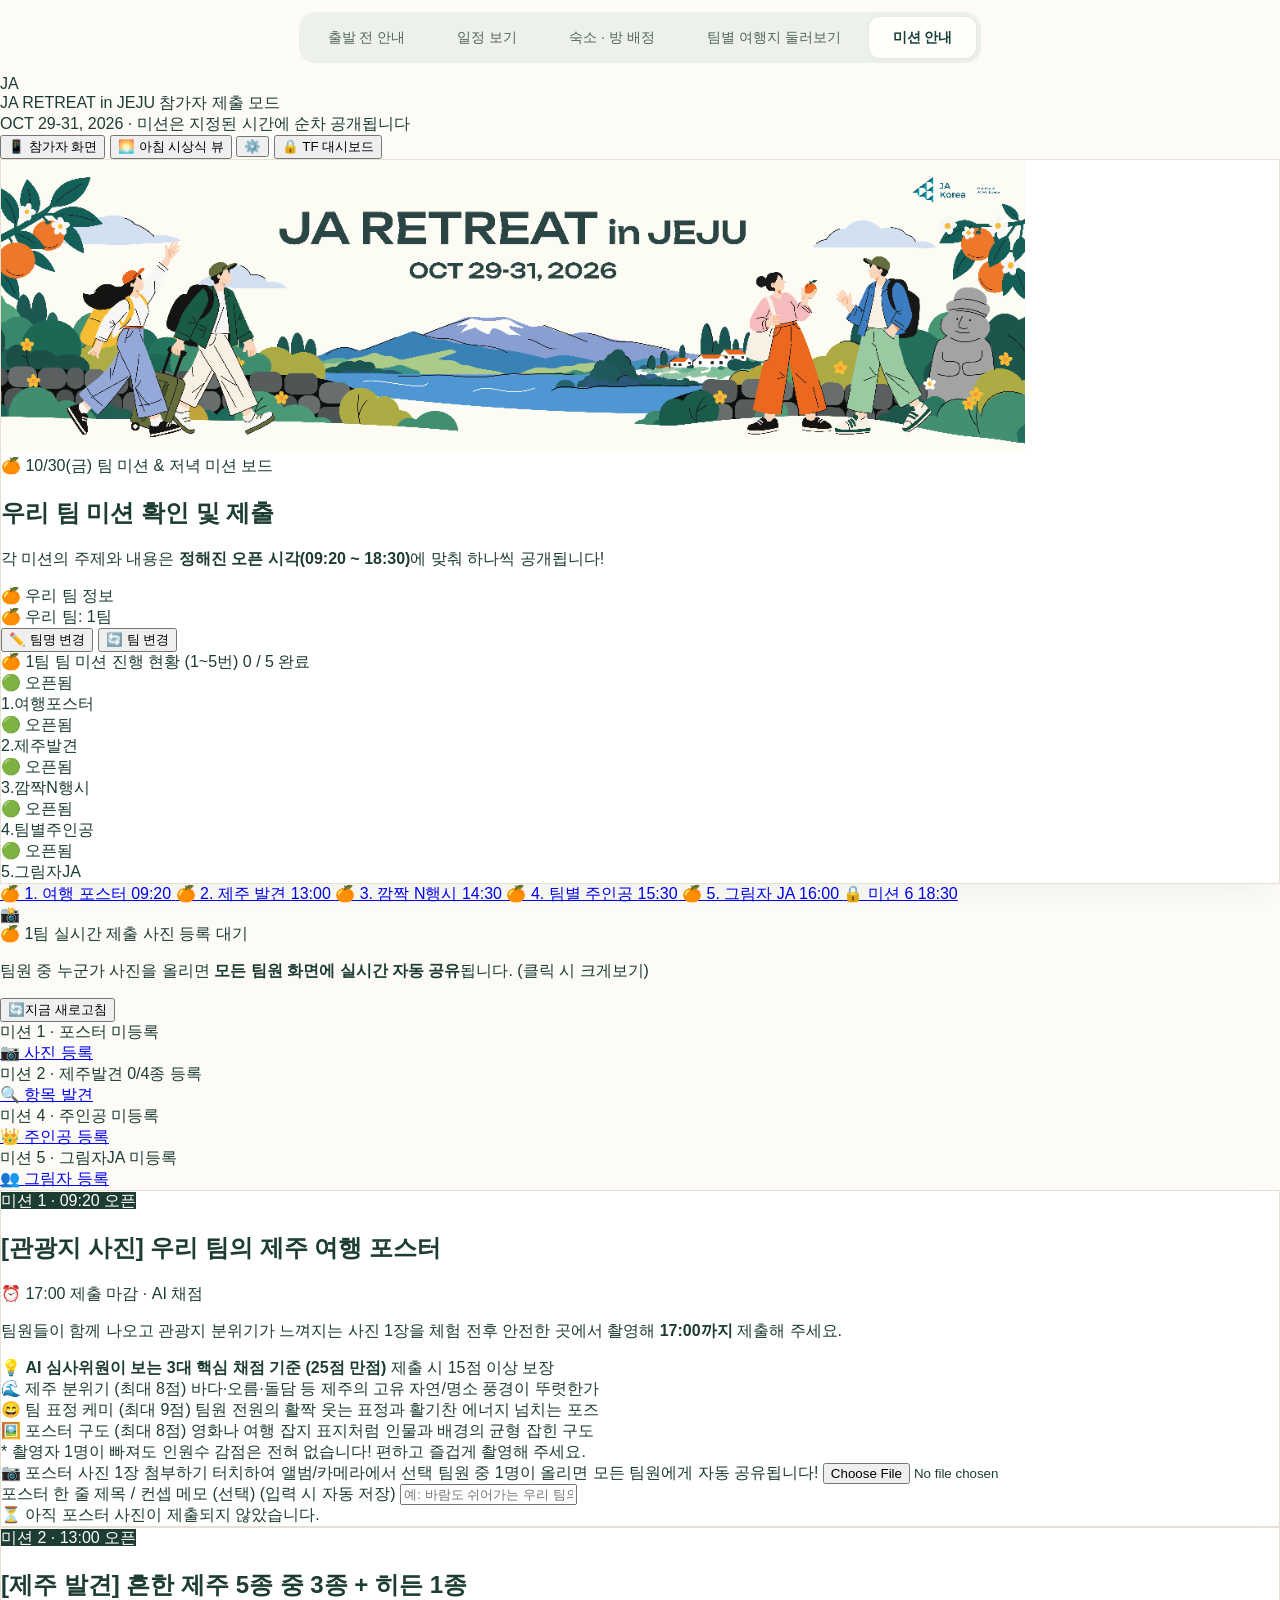
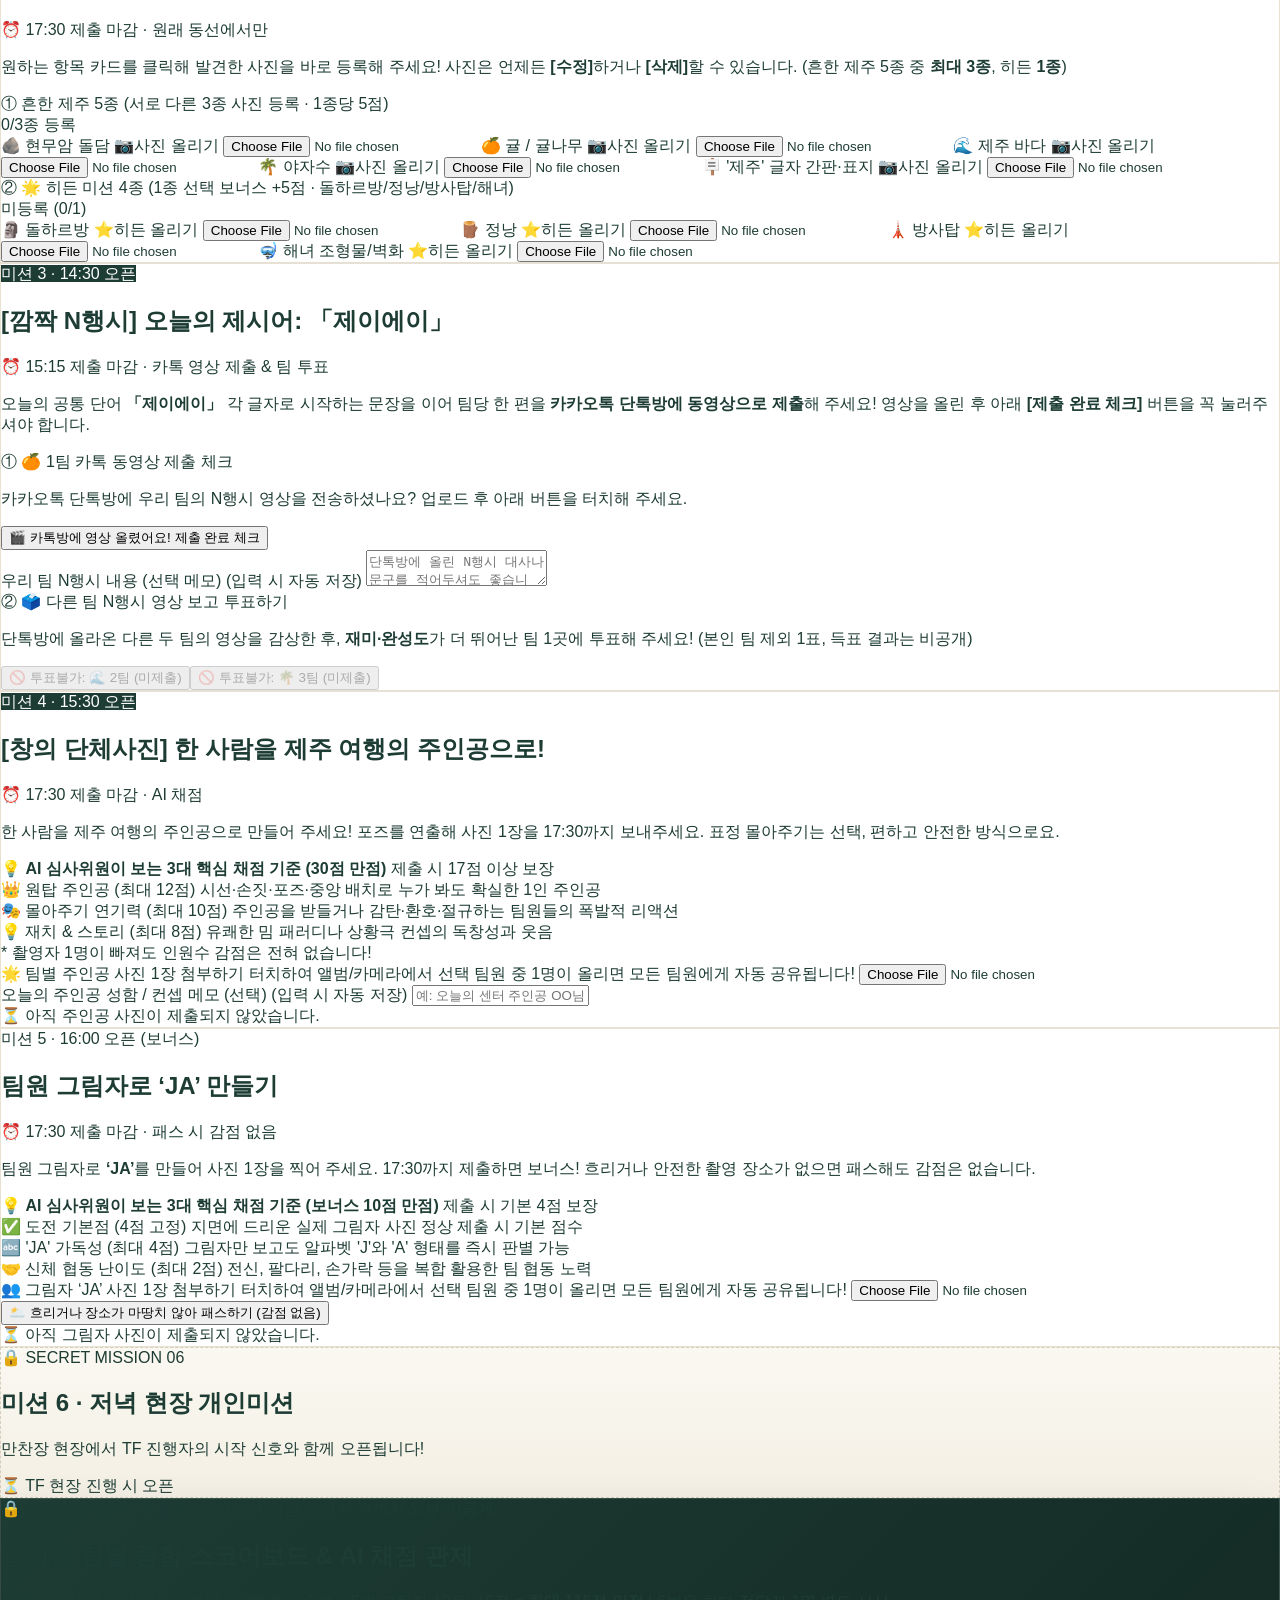
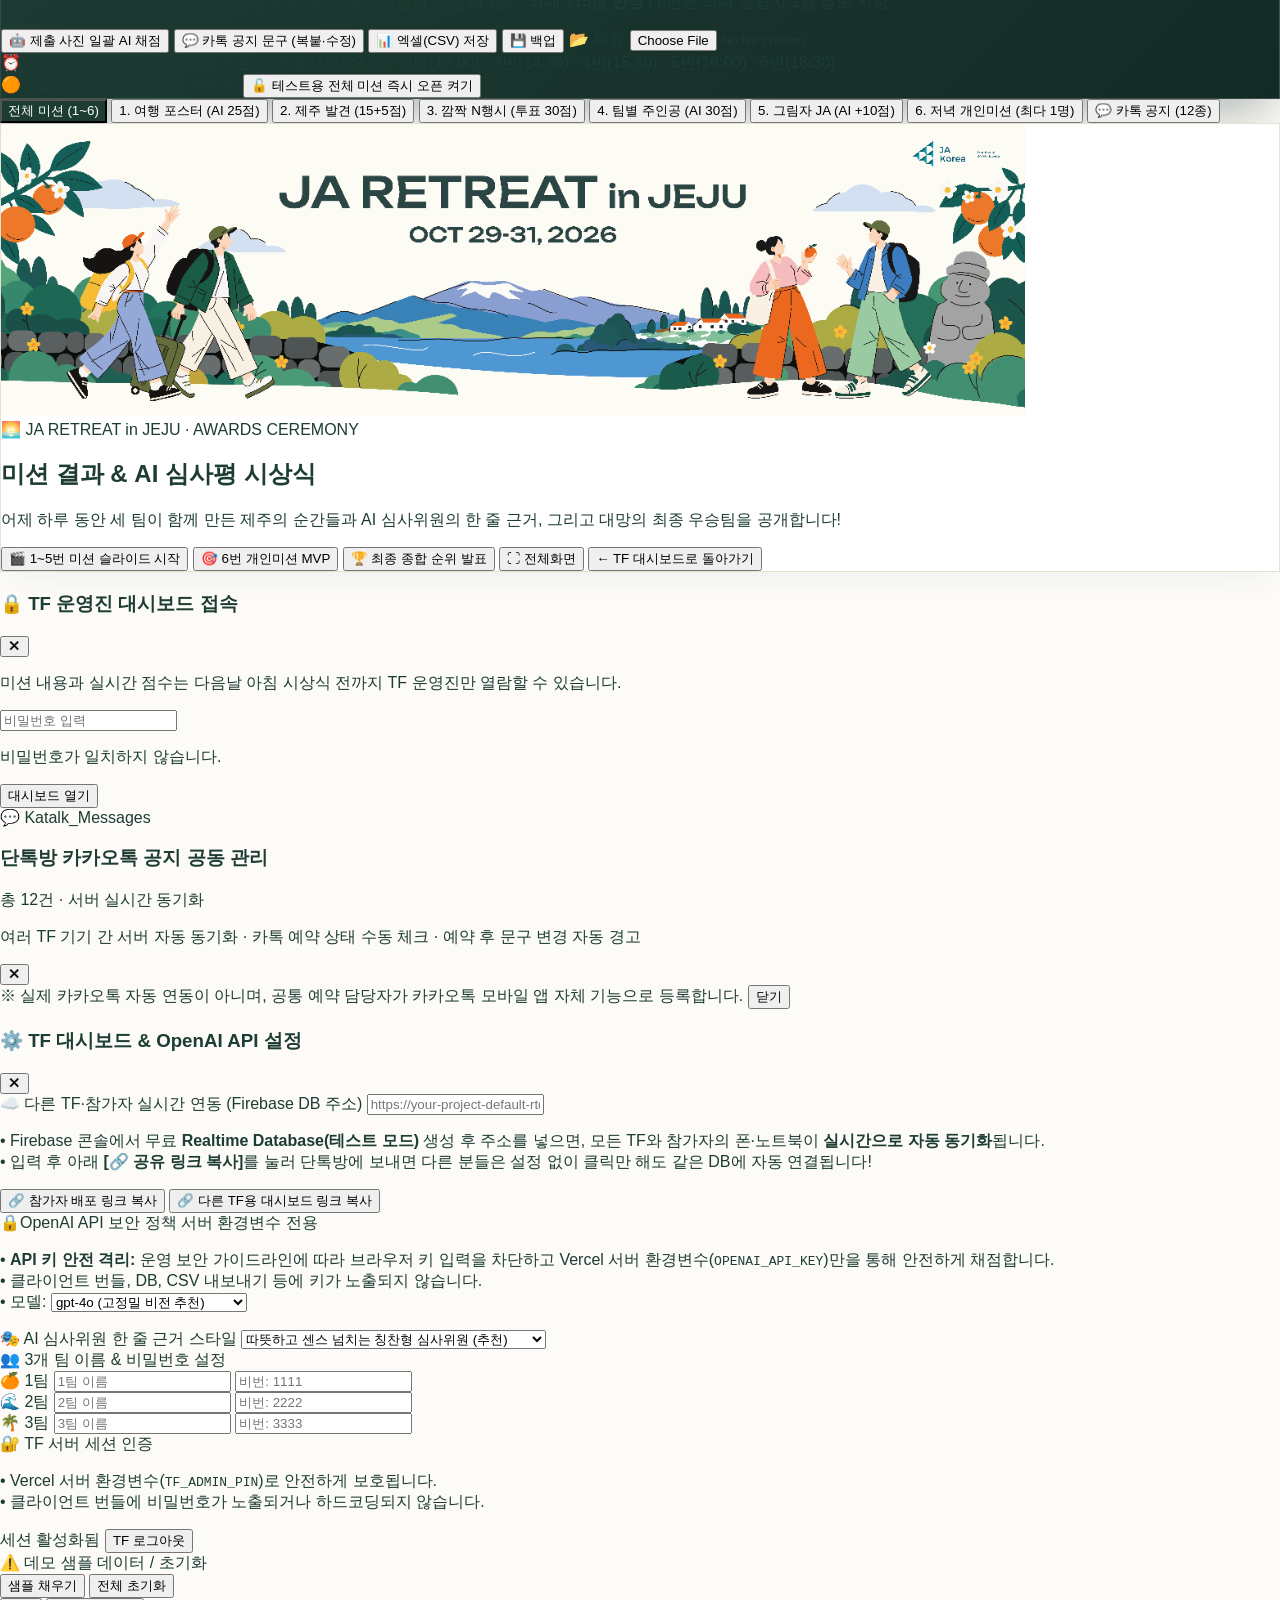
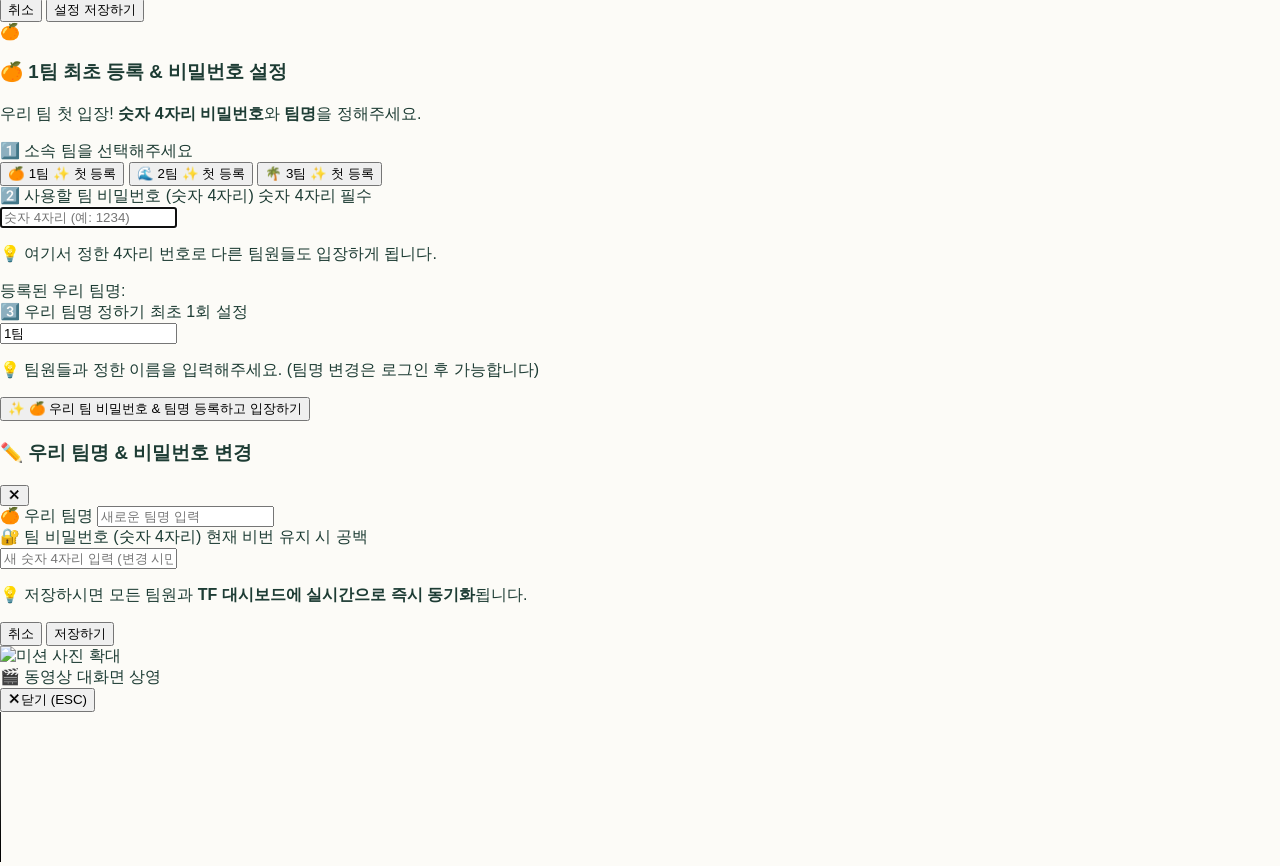
==== mission.html @ 5a2e6eee "Auto-restore Korean text fallback for any question-mark corrupted reviews or team names" ====
<!DOCTYPE html>
<html lang="ko" class="scroll-smooth">
<head>
  <meta charset="UTF-8" />
  <meta name="viewport" content="width=device-width, initial-scale=1.0, maximum-scale=1.0, user-scalable=no, viewport-fit=cover" />
  <title>JA RETREAT in JEJU (OCT 29-31, 2026) | 제주 워크숍 미션 보드</title>

  <meta name="description" content="JA RETREAT in JEJU (OCT 29-31, 2026) 미션 제출 및 AI 채점 보드" />
  <meta property="og:title" content="JA RETREAT in JEJU | 미션 보드" />
  <meta property="og:image" content="assets/images/jeju_retreat_banner.png" />
  <link rel="icon" type="image/png" href="assets/images/favicon.png" />
  <link rel="shortcut icon" href="favicon.ico" />

  <!-- Tailwind CSS CDN -->
  <script src="https://cdn.tailwindcss.com"></script>
  <script>
    tailwind.config = {
      theme: {
        extend: {
          colors: {
            retreat: {
              ivory: '#FCFBF7',
              cream: '#F5F2E8',
              sand: '#E6E1D3',
              forest: '#1D3C34',
              'forest-dark': '#142B25',
              'forest-light': '#E9F0EC',
              meadow: '#789D4A',
              tangerine: '#F27A24',
              'tangerine-light': '#FFF3E8',
              halla: '#2A6F97',
              stone: '#4A5255'
            }
          },
          fontFamily: {
            sans: ['Pretendard', '-apple-system', 'BlinkMacSystemFont', 'Segoe UI', 'Roboto', 'sans-serif']
          }
        }
      }
    }
  </script>

  <!-- Pretendard Font -->
  <link rel="stylesheet" as="style" crossorigin href="https://cdn.jsdelivr.net/gh/orioncactus/pretendard@v1.3.9/dist/web/static/pretendard.min.css" />
  <link rel="stylesheet" href="css/style.css" />

  <style>
    body {
      background-color: #FCFBF7;
      color: #1D3C34;
    }
    .retreat-card {
      background: #FFFFFF;
      border: 1.5px solid #E6E1D3;
      box-shadow: 0 12px 30px -10px rgba(29, 60, 52, 0.07);
    }
    .retreat-card-locked {
      background: linear-gradient(180deg, #FAF8F1 0%, #F3EFE4 100%);
      border: 1.5px dashed #D5CEBC;
    }
    .retreat-card-dark {
      background: linear-gradient(135deg, #1D3C34 0%, #142B25 100%);
      border: 1px solid rgba(255, 255, 255, 0.14);
      box-shadow: 0 24px 48px -12px rgba(20, 43, 37, 0.35);
    }
    .tab-active {
      background: #1D3C34;
      color: #ffffff;
      box-shadow: 0 6px 16px -3px rgba(29, 60, 52, 0.3);
    }
    .mission-num-badge {
      background: #1D3C34;
      color: #FFFFFF;
    }
    .tangerine-badge {
      background: #F27A24;
      color: #FFFFFF;
    }
    .winner-glow {
      box-shadow: 0 0 0 2px #F27A24, 0 12px 30px -6px rgba(242, 122, 36, 0.28);
      background: linear-gradient(135deg, #FFFDF9 0%, #FFF3E8 100%);
    }
    .custom-scrollbar::-webkit-scrollbar {
      height: 6px;
      width: 6px;
    }
    .custom-scrollbar::-webkit-scrollbar-thumb {
      background: #D5CEBC;
      border-radius: 9999px;
    }

    /* Shared retreat guide navigation: visual parity with the guide website. */
    .retreat-site-navigation { display: flex; justify-content: center; padding: 12px 20px; }
    .retreat-site-navigation-tabs { display: flex; align-items: center; gap: 4px; max-width: 100%; padding: 5px; background: #edf1eb; border-radius: 16px; }
    .retreat-site-navigation-link { display: inline-flex; align-items: center; justify-content: center; flex: 0 0 auto; padding: 10px 24px; border-radius: 11px; color: #53665d; font-size: 14px; font-weight: 500; line-height: 1.5; white-space: nowrap; text-decoration: none; transition: background-color .15s, color .15s; }
    .retreat-site-navigation-link:hover { background: rgba(255, 254, 251, .65); color: #183f3a; }
    .retreat-site-navigation-link[aria-current="page"] { background: #fffefb; color: #183f3a; font-weight: 700; box-shadow: 0 2px 6px rgba(24, 63, 58, .045), 0 0 0 1px rgba(24, 63, 58, .02); }
    .retreat-site-navigation-link:focus-visible { outline: 3px solid #789d4a; outline-offset: 2px; }
    #mission-content { scroll-margin-top: 150px; }
    @media (max-width: 640px) {
      .retreat-site-navigation { padding: 8px 12px; }
      .retreat-site-navigation-tabs { width: 100%; overflow-x: auto; overscroll-behavior-x: contain; scrollbar-width: thin; }
      .retreat-site-navigation-link { padding: 9px 12px; font-size: 12px; }
      #mission-content { scroll-margin-top: 140px; }
    }
  </style>
</head>
<body class="relative bg-[#FCFBF7] min-h-screen text-[#1D3C34] antialiased selection:bg-[#F27A24] selection:text-white w-full overflow-x-hidden pb-24">

  <!-- Top Sticky Header -->
  <header class="sticky top-0 z-40 bg-[#FCFBF7]/95 backdrop-blur-md border-b border-[#E6E1D3] w-full">
    <nav class="retreat-site-navigation" aria-label="리트릿 페이지 이동">
      <div class="retreat-site-navigation-tabs">
        <a class="retreat-site-navigation-link" href="https://jeju-retreat-guide-2026.ja-korea-5421.chatgpt.site/board.html?view=departure" target="_blank" rel="noopener noreferrer" aria-label="출발 전 안내 (새 탭)">출발 전 안내</a>
        <a class="retreat-site-navigation-link" href="https://jeju-retreat-guide-2026.ja-korea-5421.chatgpt.site/schedule.html?audience=board" target="_blank" rel="noopener noreferrer" aria-label="일정 보기 (새 탭)">일정 보기</a>
        <a class="retreat-site-navigation-link" href="https://jeju-retreat-guide-2026.ja-korea-5421.chatgpt.site/rooms.html?audience=board" target="_blank" rel="noopener noreferrer" aria-label="숙소 · 방 배정 (새 탭)">숙소 · 방 배정</a>
        <a class="retreat-site-navigation-link" href="https://jeju-retreat-guide-2026.ja-korea-5421.chatgpt.site/places.html?audience=board" target="_blank" rel="noopener noreferrer" aria-label="팀별 여행지 둘러보기 (새 탭)">팀별 여행지 둘러보기</a>
        <a class="retreat-site-navigation-link" href="#mission-content" aria-current="page">미션 안내</a>
      </div>
    </nav>

    <div class="max-w-5xl mx-auto px-3 sm:px-6 h-14 sm:h-16 flex items-center justify-between gap-2">
      <!-- Logo & Title -->
      <div class="flex items-center space-x-2.5 shrink-0">
        <span class="inline-flex items-center justify-center w-8 h-8 rounded-xl bg-[#1D3C34] text-white font-black text-xs tracking-tighter">JA</span>
        <div class="flex flex-col">
          <div class="flex items-center gap-1.5">
            <span class="text-xs sm:text-sm font-black text-[#1D3C34] tracking-tight">JA RETREAT in JEJU</span>
            <span id="current-mode-badge" class="text-[10px] font-bold px-2 py-0.5 rounded-full bg-[#E9F0EC] text-[#1D3C34] border border-[#1D3C34]/20">
              참가자 제출 모드
            </span>
          </div>
          <span class="text-[10px] text-[#4A5255] hidden sm:inline">OCT 29-31, 2026 · 미션은 지정된 시간에 순차 공개됩니다</span>
        </div>
      </div>

      <!-- Mode Switcher Actions -->
      <div class="flex items-center gap-1.5 sm:gap-2">
        <button id="btn-participant-mode" onclick="switchMode('participant')" class="hidden text-xs font-bold px-3 py-1.5 rounded-full bg-[#F5F2E8] hover:bg-[#E6E1D3] text-[#1D3C34] transition">
          📱 참가자 화면
        </button>
        <button id="btn-ceremony-mode" onclick="switchMode('ceremony')" class="hidden text-xs font-bold px-3 py-1.5 rounded-full bg-[#F27A24] hover:bg-[#d96514] text-white shadow-xs transition">
          🌅 아침 시상식 뷰
        </button>
        <button id="btn-tf-settings" onclick="openSettingsModal()" class="hidden p-2 rounded-full bg-[#F5F2E8] hover:bg-[#E6E1D3] text-[#1D3C34] transition" title="API 키 및 팀 설정">
          ⚙️
        </button>
        <button id="btn-tf-login" onclick="handleTfAccess()" class="inline-flex items-center gap-1.5 text-xs font-bold px-3.5 py-1.5 rounded-full bg-[#1D3C34] hover:bg-[#142B25] text-white shadow-xs transition">
          <span>🔒</span>
          <span id="tf-btn-label">TF 대시보드</span>
        </button>
      </div>
    </div>
  </header>

  <!-- Main Container -->
  <main id="mission-content" class="max-w-5xl mx-auto px-3 sm:px-6 pt-4 sm:pt-6">

    <!-- ===================================================================
         1. PARTICIPANT VIEW (참가자 미션 제출 화면 - 미션 내용/점수/순위 비공개)
         =================================================================== -->
    <section id="view-participant" class="space-y-5">

      <!-- Official JA RETREAT in JEJU Key Visual Banner -->
      <div class="retreat-card rounded-3xl overflow-hidden">
        <div class="w-full bg-[#FCFBF7] border-b border-[#E6E1D3]">
          <img
            src="assets/images/jeju_retreat_banner.png"
            alt="JA RETREAT in JEJU | OCT 29-31, 2026"
            class="w-full h-auto object-cover block"
          />
        </div>

        <div class="p-4 sm:p-6 bg-white">
          <div class="flex flex-col md:flex-row md:items-center md:justify-between gap-4">
            <div>
              <div class="inline-flex items-center gap-1.5 text-[11px] font-extrabold text-[#F27A24] bg-[#FFF3E8] border border-[#F27A24]/30 px-2.5 py-0.5 rounded-full mb-1.5">
                <span>🍊 10/30(금) 팀 미션 & 저녁 미션 보드</span>
              </div>
              <h1 class="text-lg sm:text-xl font-extrabold text-[#1D3C34]">우리 팀 미션 확인 및 제출</h1>
              <p class="text-xs sm:text-sm text-[#4A5255] mt-0.5">
                각 미션의 주제와 내용은 <strong>정해진 오픈 시각(09:20 ~ 18:30)</strong>에 맞춰 하나씩 공개됩니다!
              </p>
            </div>

            <!-- Team Selector / My Team Badge -->
            <div class="flex flex-col items-start md:items-end shrink-0">
              <span id="participant-team-selector-label" class="text-[11px] font-bold text-[#4A5255] mb-1.5">🍊 우리 팀 정보</span>
              <div id="participant-team-tabs" class="inline-flex items-center gap-1.5">
                <!-- Populated by JS -->
              </div>
            </div>
          </div>

          <!-- Team Submission Progress Bar (No Mission Titles When Locked) -->
          <div class="mt-4 pt-4 border-t border-[#E6E1D3]">
            <div class="flex items-center justify-between text-xs mb-2">
              <span class="font-bold text-[#1D3C34]"><span id="participant-current-team-name">1팀</span> 팀 미션 진행 현황 (1~5번)</span>
              <span id="participant-progress-text" class="font-extrabold text-[#F27A24]">0 / 5 완료</span>
            </div>
            <div class="grid grid-cols-5 gap-1.5 sm:gap-2" id="participant-status-pills">
              <!-- Populated by JS -->
            </div>
          </div>
        </div>
      </div>

      <!-- Dynamic Mission Navigation Jump Pills (Titles hidden until unlocked!) -->
      <div id="participant-jump-pills" class="flex items-center gap-1.5 overflow-x-auto custom-scrollbar pb-1">
        <!-- Populated dynamically by JS so locked mission titles stay secret -->
      </div>

      <!-- Participant Mission Cards Container (1 ~ 6) -->
      <div id="participant-missions-container" class="space-y-4">
        <!-- Populated dynamically by js/mission.js -->
      </div>
    </section>


    <!-- ===================================================================
         2. TF ADMIN DASHBOARD VIEW (운영진 전용 실시간 채점 & 집계 대시보드)
         =================================================================== -->
    <section id="view-tf" class="hidden space-y-6">
      <!-- Top Real-Time Confidential Scoreboard -->
      <div class="retreat-card-dark rounded-3xl p-5 sm:p-7 text-white relative overflow-hidden">
        <div class="flex flex-col lg:flex-row lg:items-center lg:justify-between gap-4 pb-5 border-b border-white/15">
          <div>
            <div class="inline-flex items-center gap-1.5 text-[11px] font-bold uppercase tracking-wider bg-[#F27A24]/25 text-[#FFD2B0] border border-[#F27A24]/40 px-2.5 py-0.5 rounded-full mb-2">
              <span>🔒 TF 전용 비공개 대시보드</span>
              <span>·</span>
              <span>다음날 아침 시상식 전까지 외부 비공개</span>
            </div>
            <h1 class="text-xl sm:text-2xl font-extrabold tracking-tight">실시간 팀별 종합 스코어보드 & AI 채점 관제</h1>
            <p class="text-xs sm:text-sm text-emerald-100/80 mt-1">
              정규 미션(1~4번) 100점 + 보너스(2번 히든 5점 + 5번 그림자 10점) 15점 = <strong>최대 115점 만점</strong> | 6번은 최다 정답자 1명 별도 시상
            </p>
          </div>

          <div class="flex flex-wrap items-center gap-2 shrink-0">
            <button onclick="gradeAllPendingPhotos()" id="btn-batch-ai-grade" class="inline-flex items-center gap-1.5 text-xs font-bold px-3.5 py-2 rounded-xl bg-[#F27A24] hover:bg-[#d96514] text-white shadow-md transition disabled:opacity-60 disabled:cursor-not-allowed">
              <span>🤖</span>
              <span>제출 사진 일괄 AI 채점</span>
            </button>
            <button type="button" onclick="openKatalkMessagesModal()" class="inline-flex items-center gap-1.5 text-xs font-black px-3.5 py-2 rounded-xl bg-[#FEE500] hover:bg-[#FDD835] text-[#3C1E1E] shadow-sm transition">
              <span>💬</span>
              <span>카톡 공지 문구 (복붙·수정)</span>
            </button>
            <button onclick="exportCsvReport()" class="inline-flex items-center gap-1.5 text-xs font-bold px-3 py-2 rounded-xl bg-white/10 hover:bg-white/20 text-white border border-white/15 transition">
              <span>📊</span>
              <span>엑셀(CSV) 저장</span>
            </button>
            <button onclick="exportJsonBackup()" class="inline-flex items-center gap-1.5 text-xs font-bold px-3 py-2 rounded-xl bg-white/10 hover:bg-white/20 text-white border border-white/15 transition" title="JSON 파일로 백업">
              <span>💾 백업</span>
            </button>
            <label class="inline-flex items-center gap-1.5 text-xs font-bold px-3 py-2 rounded-xl bg-white/10 hover:bg-white/20 text-white border border-white/15 transition cursor-pointer" title="백업된 JSON 파일 불러오기">
              <span>📂 복원</span>
              <input type="file" accept=".json" class="hidden" onchange="importJsonBackup(event)" />
            </label>
          </div>
        </div>

        <!-- 3 Teams Live Leaderboard Cards -->
        <div id="tf-leaderboard-grid" class="grid grid-cols-1 md:grid-cols-3 gap-4 mt-5">
          <!-- Populated by JS -->
        </div>

        <!-- TF Real-Time Team PIN Monitoring Bar -->
        <div id="tf-team-pins-monitor-bar" class="mt-4 p-3.5 rounded-2xl bg-black/30 border border-white/15 flex flex-col sm:flex-row sm:items-center justify-between gap-2.5 text-xs">
          <!-- Populated by JS -->
        </div>

        <!-- 10/30(금) Mission Unlock Schedule Control Bar -->
        <div class="mt-5 pt-4 border-t border-white/15 flex flex-col sm:flex-row sm:items-center justify-between gap-3">
          <div class="flex items-center gap-2 flex-wrap">
            <span class="text-xs font-extrabold text-[#FFB980]">⏰ 10/30(금) 비공개 미션 자동 오픈 스케줄:</span>
            <span class="text-[11px] text-emerald-100/80">1번(09:20) · 2번(13:00) · 3번(14:30) · 4번(15:30) · 5번(16:00) · 6번(18:30)</span>
          </div>
          <div class="flex items-center gap-2 shrink-0">
            <span id="cloud-sync-badge" class="text-[11px] font-bold px-2.5 py-1 rounded-lg bg-white/10 text-slate-200 border border-white/15">☁️ 로컬 저장 모드</span>
            <button id="btn-force-open-all" onclick="toggleForceOpenAllMissions()" class="text-xs font-extrabold px-3 py-1.5 rounded-xl bg-emerald-500/20 hover:bg-emerald-500/30 text-emerald-200 border border-emerald-400/40 transition">
              🔓 테스트용 전체 미션 즉시 오픈 켜기
            </button>
          </div>
        </div>
      </div>

      <!-- TF Mission Filter Tabs -->
      <div class="flex items-center gap-1.5 overflow-x-auto custom-scrollbar bg-white p-1.5 rounded-2xl border border-[#E6E1D3] shadow-xs">
        <button onclick="setTfMissionFilter('all')" id="tf-tab-all" class="tf-filter-btn tab-active shrink-0 text-xs font-bold px-3.5 py-2 rounded-xl transition">전체 미션 (1~6)</button>
        <button onclick="setTfMissionFilter(1)" id="tf-tab-1" class="tf-filter-btn shrink-0 text-xs font-bold px-3.5 py-2 rounded-xl text-slate-600 hover:bg-[#F5F2E8] transition">1. 여행 포스터 (AI 25점)</button>
        <button onclick="setTfMissionFilter(2)" id="tf-tab-2" class="tf-filter-btn shrink-0 text-xs font-bold px-3.5 py-2 rounded-xl text-slate-600 hover:bg-[#F5F2E8] transition">2. 제주 발견 (15+5점)</button>
        <button onclick="setTfMissionFilter(3)" id="tf-tab-3" class="tf-filter-btn shrink-0 text-xs font-bold px-3.5 py-2 rounded-xl text-slate-600 hover:bg-[#F5F2E8] transition">3. 깜짝 N행시 (투표 30점)</button>
        <button onclick="setTfMissionFilter(4)" id="tf-tab-4" class="tf-filter-btn shrink-0 text-xs font-bold px-3.5 py-2 rounded-xl text-slate-600 hover:bg-[#F5F2E8] transition">4. 팀별 주인공 (AI 30점)</button>
        <button onclick="setTfMissionFilter(5)" id="tf-tab-5" class="tf-filter-btn shrink-0 text-xs font-bold px-3.5 py-2 rounded-xl text-slate-600 hover:bg-[#F5F2E8] transition">5. 그림자 JA (AI +10점)</button>
        <button onclick="setTfMissionFilter(6)" id="tf-tab-6" class="tf-filter-btn shrink-0 text-xs font-bold px-3.5 py-2 rounded-xl text-[#F27A24] hover:bg-[#FFF3E8] transition">6. 저녁 개인미션 (최다 1명)</button>
        <button onclick="setTfMissionFilter('katalk')" id="tf-tab-katalk" class="tf-filter-btn shrink-0 text-xs font-extrabold px-3.5 py-2 rounded-xl text-[#3C1E1E] bg-[#FEE500]/60 hover:bg-[#FEE500] border border-[#FEE500] transition">💬 카톡 공지 (12종)</button>
      </div>

      <!-- TF Mission Control Panels (1 ~ 6) -->
      <div id="tf-missions-container" class="space-y-6">
        <!-- Populated dynamically by js/mission.js -->
      </div>
    </section>


    <!-- ===================================================================
         3. NEXT MORNING CEREMONY PRESENTATION VIEW (다음 날 아침 시상식 발표 모드)
         =================================================================== -->
    <section id="view-ceremony" class="hidden space-y-8">
      <div class="retreat-card rounded-3xl overflow-hidden">
        <img src="assets/images/jeju_retreat_banner.png" alt="JA RETREAT in JEJU" class="w-full h-auto object-cover border-b border-[#E6E1D3]" />
        <div class="p-6 sm:p-8 bg-[#1D3C34] text-white text-center">
          <span class="inline-flex items-center gap-1.5 text-xs font-bold uppercase tracking-widest bg-[#F27A24] text-white px-3 py-1 rounded-full mb-3">
            🌅 JA RETREAT in JEJU · AWARDS CEREMONY
          </span>
          <h1 class="text-2xl sm:text-4xl font-extrabold tracking-tight">미션 결과 & AI 심사평 시상식</h1>
          <p class="text-sm text-emerald-100/80 mt-2 max-w-xl mx-auto">
            어제 하루 동안 세 팀이 함께 만든 제주의 순간들과 AI 심사위원의 한 줄 근거, 그리고 대망의 최종 우승팀을 공개합니다!
          </p>

          <div class="flex flex-wrap justify-center gap-2 mt-6">
            <button onclick="setCeremonySlide('m1')" class="px-4 py-2 rounded-xl text-xs font-extrabold bg-[#F27A24] hover:bg-[#d96514] text-white shadow-md">🎬 1~5번 미션 슬라이드 시작</button>
            <button onclick="setCeremonySlide('m6')" class="px-4 py-2 rounded-xl text-xs font-extrabold bg-white/20 hover:bg-white/30 text-white shadow-sm">🎯 6번 개인미션 MVP</button>
            <button onclick="setCeremonySlide('podium')" class="px-4 py-2 rounded-xl text-xs font-extrabold bg-gradient-to-r from-amber-400 to-amber-500 hover:from-amber-500 hover:to-amber-600 text-slate-900 shadow-md">🏆 최종 종합 순위 발표</button>
            <button onclick="toggleCeremonyFullscreen()" class="px-3 py-2 rounded-xl text-xs font-extrabold bg-slate-900/80 hover:bg-slate-900 text-white shadow-sm">⛶ 전체화면</button>
            <button onclick="switchMode('tf')" class="px-3 py-2 rounded-xl text-xs font-semibold bg-white/10 hover:bg-white/20 text-emerald-100">← TF 대시보드로 돌아가기</button>
          </div>
        </div>
      </div>

      <div id="ceremony-content-area">
        <!-- Populated by JS -->
      </div>
    </section>

  </main>

  <!-- ===================================================================
       MODALS (TF Password Login / Settings & API Key / Image Lightbox)
       =================================================================== -->

  <!-- TF PIN Login Modal -->
  <div id="modal-pin" class="fixed inset-0 z-50 hidden bg-black/60 backdrop-blur-xs flex items-center justify-center p-4">
    <div class="bg-white rounded-3xl max-w-sm w-full p-6 shadow-2xl border border-[#E6E1D3]">
      <div class="flex items-center justify-between mb-4">
        <h3 class="text-lg font-extrabold text-[#1D3C34]">🔒 TF 운영진 대시보드 접속</h3>
        <button onclick="closePinModal()" class="text-slate-400 hover:text-slate-600 text-lg">✕</button>
      </div>
      <p class="text-xs text-[#4A5255] mb-4">
        미션 내용과 실시간 점수는 다음날 아침 시상식 전까지 TF 운영진만 열람할 수 있습니다.
      </p>
      <form onsubmit="submitPinLogin(event)" class="space-y-3">
        <input id="input-tf-pin" type="password" inputmode="numeric" placeholder="비밀번호 입력" class="w-full px-4 py-3 rounded-xl border border-[#E6E1D3] text-center text-lg font-bold tracking-widest focus:outline-none focus:border-[#1D3C34]" required />
        <p id="pin-error-msg" class="text-xs text-rose-600 font-semibold text-center hidden">비밀번호가 일치하지 않습니다.</p>
        <button id="btn-submit-tf-pin" type="submit" class="w-full py-3 rounded-xl bg-[#1D3C34] hover:bg-[#142B25] text-white font-bold text-sm transition">
          대시보드 열기
        </button>
      </form>
    </div>
  </div>

  <!-- TF KakaoTalk Announcement Messages Modal -->
  <div id="modal-katalk-messages" class="fixed inset-0 z-50 hidden bg-black/60 backdrop-blur-xs flex items-center justify-center p-2 sm:p-4 overflow-y-auto">
    <div class="bg-white rounded-3xl max-w-5xl w-full p-4 sm:p-6 shadow-2xl border border-[#E6E1D3] my-4 max-h-[95vh] flex flex-col">
      <!-- Modal Header -->
      <div class="flex items-start justify-between pb-3 border-b border-slate-200 shrink-0">
        <div>
          <div class="flex items-center gap-2 flex-wrap">
            <span class="px-2.5 py-1 rounded-xl bg-[#FEE500] text-[#3C1E1E] font-black text-xs">💬 Katalk_Messages</span>
            <h3 class="text-base sm:text-lg font-extrabold text-[#1D3C34]">단톡방 카카오톡 공지 공동 관리</h3>
            <span class="text-xs text-slate-500 font-bold bg-slate-100 px-2.5 py-0.5 rounded-full">총 12건 · 서버 실시간 동기화</span>
          </div>
          <p class="text-xs text-slate-500 mt-1">
            여러 TF 기기 간 서버 자동 동기화 · 카톡 예약 상태 수동 체크 · 예약 후 문구 변경 자동 경고
          </p>
        </div>
        <button type="button" onclick="closeKatalkMessagesModal()" class="text-slate-400 hover:text-slate-700 text-2xl font-bold p-1 leading-none" title="닫기">✕</button>
      </div>

      <!-- Scrollable Announcement List / Suite -->
      <div id="katalk-messages-list-modal" class="overflow-y-auto custom-scrollbar flex-1 py-3 space-y-4">
        <!-- Rendered by JS -->
      </div>

      <!-- Modal Footer -->
      <div class="pt-3 border-t border-slate-200 flex items-center justify-between text-xs text-slate-500 shrink-0">
        <span class="text-[11px] text-slate-400">※ 실제 카카오톡 자동 연동이 아니며, 공통 예약 담당자가 카카오톡 모바일 앱 자체 기능으로 등록합니다.</span>
        <button type="button" onclick="closeKatalkMessagesModal()" class="px-4 py-2 rounded-xl bg-[#1D3C34] text-white font-extrabold hover:bg-[#142B25] transition">
          닫기
        </button>
      </div>
    </div>
  </div>

  <!-- TF Settings Modal -->
  <div id="modal-settings" class="fixed inset-0 z-50 hidden bg-black/60 backdrop-blur-xs flex items-center justify-center p-4 overflow-y-auto">
    <div class="bg-white rounded-3xl max-w-lg w-full p-6 shadow-2xl border border-[#E6E1D3] my-8">
      <div class="flex items-center justify-between pb-3 border-b border-[#E6E1D3]">
        <h3 class="text-lg font-extrabold text-[#1D3C34]">⚙️ TF 대시보드 & OpenAI API 설정</h3>
        <button onclick="closeSettingsModal()" class="text-slate-400 hover:text-slate-600 text-lg">✕</button>
      </div>

      <div class="space-y-4 mt-4 text-xs sm:text-sm">
        <!-- Cloud DB Real-time Sync for Multi-TF & Participants -->
        <div class="p-4 rounded-2xl bg-[#E9F0EC] border border-[#1D3C34]/20 space-y-2">
          <label class="block font-bold text-[#1D3C34]">☁️ 다른 TF·참가자 실시간 연동 (Firebase DB 주소)</label>
          <input id="setting-cloud-url" type="url" placeholder="https://your-project-default-rtdb.firebaseio.com" class="w-full px-3 py-2 rounded-xl border border-slate-300 bg-white font-mono text-xs focus:outline-none focus:border-[#1D3C34]" />
          <p class="text-[11px] text-[#4A5255] leading-relaxed">
            • Firebase 콘솔에서 무료 <strong>Realtime Database(테스트 모드)</strong> 생성 후 주소를 넣으면, 모든 TF와 참가자의 폰·노트북이 <strong>실시간으로 자동 동기화</strong>됩니다.<br>
            • 입력 후 아래 <strong>[🔗 공유 링크 복사]</strong>를 눌러 단톡방에 보내면 다른 분들은 설정 없이 클릭만 해도 같은 DB에 자동 연결됩니다!
          </p>
          <div class="flex gap-2 pt-1">
            <button type="button" onclick="copyShareLinkWithDb(false)" class="flex-1 py-2 px-3 rounded-xl bg-white border border-[#1D3C34] text-[#1D3C34] font-extrabold text-xs hover:bg-[#F5F2E8]">
              🔗 참가자 배포 링크 복사
            </button>
            <button type="button" onclick="copyShareLinkWithDb(true)" class="flex-1 py-2 px-3 rounded-xl bg-[#1D3C34] text-white font-extrabold text-xs hover:bg-[#142B25]">
              🔗 다른 TF용 대시보드 링크 복사
            </button>
          </div>
        </div>

        <!-- OpenAI API Key Security Status -->
        <div class="p-4 rounded-2xl bg-[#FCFBF7] border border-[#E6E1D3] space-y-2">
          <div class="flex items-center justify-between">
            <label class="block font-bold text-[#1D3C34] flex items-center gap-1.5">
              <span>🔒</span><span>OpenAI API 보안 정책</span>
            </label>
            <span class="text-[10px] font-extrabold px-2 py-0.5 rounded-full bg-emerald-100 text-emerald-800 border border-emerald-300">서버 환경변수 전용</span>
          </div>
          <p class="text-[11px] text-[#4A5255] leading-relaxed">
            • <strong>API 키 안전 격리:</strong> 운영 보안 가이드라인에 따라 브라우저 키 입력을 차단하고 Vercel 서버 환경변수(<code>OPENAI_API_KEY</code>)만을 통해 안전하게 채점합니다.<br>
            • 클라이언트 번들, DB, CSV 내보내기 등에 키가 노출되지 않습니다.<br>
            • 모델: <select id="setting-ai-model" class="border border-slate-300 rounded px-1.5 py-0.5 text-xs font-semibold bg-white">
              <option value="gpt-4o">gpt-4o (고정밀 비전 추천)</option>
              <option value="gpt-4o-mini">gpt-4o-mini (초고속·초저비용)</option>
            </select>
          </p>
        </div>

        <!-- AI Judge Persona -->
        <div class="p-4 rounded-2xl bg-[#FCFBF7] border border-[#E6E1D3] space-y-2">
          <label class="block font-bold text-[#1D3C34]">🎭 AI 심사위원 한 줄 근거 스타일</label>
          <select id="setting-ai-persona" class="w-full px-3 py-2 rounded-xl border border-slate-300 bg-white text-xs font-semibold">
            <option value="warm">따뜻하고 센스 넘치는 칭찬형 심사위원 (추천)</option>
            <option value="variety">예능 PD 스타일 재치 만점 유쾌한 심사위원</option>
            <option value="critic">사진 예술가 풍의 감성적이고 품격 있는 심사위원</option>
          </select>
        </div>

        <!-- Team Names & Team PINs -->
        <div class="p-4 rounded-2xl bg-[#FCFBF7] border border-[#E6E1D3] space-y-2">
          <label class="block font-bold text-[#1D3C34]">👥 3개 팀 이름 & 비밀번호 설정</label>
          <div class="grid grid-cols-1 sm:grid-cols-3 gap-2.5">
            <div class="p-2.5 rounded-xl bg-white border border-slate-200 space-y-1.5">
              <span class="text-[11px] font-extrabold text-[#1D3C34] block">🍊 1팀</span>
              <input id="setting-team-1" type="text" placeholder="1팀 이름" class="w-full px-2.5 py-1.5 rounded-lg border border-slate-300 bg-white text-xs font-bold" />
              <input id="setting-team-1-pin" type="text" placeholder="비번: 1111" class="w-full px-2.5 py-1.5 rounded-lg border border-slate-300 bg-[#FCFBF7] text-xs font-mono font-bold" />
            </div>
            <div class="p-2.5 rounded-xl bg-white border border-slate-200 space-y-1.5">
              <span class="text-[11px] font-extrabold text-[#1D3C34] block">🌊 2팀</span>
              <input id="setting-team-2" type="text" placeholder="2팀 이름" class="w-full px-2.5 py-1.5 rounded-lg border border-slate-300 bg-white text-xs font-bold" />
              <input id="setting-team-2-pin" type="text" placeholder="비번: 2222" class="w-full px-2.5 py-1.5 rounded-lg border border-slate-300 bg-[#FCFBF7] text-xs font-mono font-bold" />
            </div>
            <div class="p-2.5 rounded-xl bg-white border border-slate-200 space-y-1.5">
              <span class="text-[11px] font-extrabold text-[#1D3C34] block">🌴 3팀</span>
              <input id="setting-team-3" type="text" placeholder="3팀 이름" class="w-full px-2.5 py-1.5 rounded-lg border border-slate-300 bg-white text-xs font-bold" />
              <input id="setting-team-3-pin" type="text" placeholder="비번: 3333" class="w-full px-2.5 py-1.5 rounded-lg border border-slate-300 bg-[#FCFBF7] text-xs font-mono font-bold" />
            </div>
          </div>
        </div>

        <!-- Admin PIN & Reset -->
        <div class="grid grid-cols-1 sm:grid-cols-2 gap-3">
          <div class="p-3.5 rounded-2xl bg-[#FCFBF7] border border-[#E6E1D3] flex flex-col justify-between">
            <div>
              <label class="block font-bold text-[#1D3C34] mb-1">🔐 TF 서버 세션 인증</label>
              <p class="text-[11px] text-[#4A5255] leading-relaxed">
                • Vercel 서버 환경변수(<code>TF_ADMIN_PIN</code>)로 안전하게 보호됩니다.<br>
                • 클라이언트 번들에 비밀번호가 노출되거나 하드코딩되지 않습니다.
              </p>
            </div>
            <div class="mt-2.5 pt-2 border-t border-slate-200 flex items-center justify-between">
              <span class="text-[10px] font-bold text-emerald-700 bg-emerald-50 px-2 py-0.5 rounded-full border border-emerald-200">세션 활성화됨</span>
              <button type="button" onclick="logoutTfSession()" class="text-[11px] font-bold text-rose-600 hover:text-rose-700 underline">TF 로그아웃</button>
            </div>
          </div>
          <div class="p-3.5 rounded-2xl bg-[#FFF3E8] border border-[#F27A24]/30 flex flex-col justify-between">
            <span class="font-bold text-[#1D3C34] text-xs">⚠️ 데모 샘플 데이터 / 초기화</span>
            <div class="flex gap-1.5 mt-2">
              <button type="button" onclick="loadDemoSampleData()" class="flex-1 py-1.5 px-2 rounded-lg bg-white border border-[#F27A24]/40 text-[#F27A24] font-bold text-[11px] hover:bg-orange-50">샘플 채우기</button>
              <button type="button" onclick="resetAllMissionData()" class="flex-1 py-1.5 px-2 rounded-lg bg-rose-600 text-white font-bold text-[11px] hover:bg-rose-700">전체 초기화</button>
            </div>
          </div>
        </div>
      </div>

      <div class="mt-5 flex justify-end gap-2">
        <button onclick="closeSettingsModal()" class="px-4 py-2.5 rounded-xl bg-slate-100 text-slate-700 text-xs font-bold">취소</button>
        <button onclick="saveSettingsModal()" class="px-5 py-2.5 rounded-xl bg-[#1D3C34] hover:bg-[#142B25] text-white text-xs font-bold shadow">설정 저장하기</button>
      </div>
    </div>
  </div>

  <!-- Participant Team Login & Name Setting Modal -->
  <div id="modal-team-login" class="fixed inset-0 z-50 hidden bg-black/60 backdrop-blur-xs flex items-center justify-center p-4 overflow-y-auto">
    <div class="bg-white rounded-3xl max-w-md w-full p-6 sm:p-7 shadow-2xl border border-[#E6E1D3] my-8 animate-in fade-in zoom-in-95 duration-200">
      <div class="text-center pb-4 border-b border-[#E6E1D3]">
        <div id="login-badge-icon" class="inline-flex items-center justify-center w-12 h-12 rounded-2xl bg-[#FFF3E8] border border-[#F27A24]/30 text-2xl mb-2">
          🍊
        </div>
        <h3 id="login-modal-title" class="text-lg sm:text-xl font-extrabold text-[#1D3C34]">우리 팀 입장 & 팀명 설정</h3>
        <p id="login-modal-subtitle" class="text-xs text-[#4A5255] mt-1">소속 팀을 선택하고 비밀번호를 입력해주세요.<br>한 번 입장하면 이 기기에는 자동으로 유지됩니다!</p>
      </div>

      <div class="space-y-4 mt-5">
        <!-- 1. Team Selection -->
        <div>
          <label class="block text-xs font-extrabold text-[#1D3C34] mb-2">1️⃣ 소속 팀을 선택해주세요</label>
          <div class="grid grid-cols-3 gap-2" id="login-team-selector-buttons">
            <button type="button" onclick="selectLoginTeam(1)" id="btn-login-team-1" class="p-3 rounded-2xl border-2 font-extrabold text-xs flex flex-col items-center gap-1 transition">
              <span class="text-xl">🍊</span>
              <span id="login-preview-name-1">1팀</span>
              <span id="login-pin-status-1" class="text-[9px] px-1.5 py-0.2 rounded-full font-bold"></span>
            </button>
            <button type="button" onclick="selectLoginTeam(2)" id="btn-login-team-2" class="p-3 rounded-2xl border-2 font-extrabold text-xs flex flex-col items-center gap-1 transition">
              <span class="text-xl">🌊</span>
              <span id="login-preview-name-2">2팀</span>
              <span id="login-pin-status-2" class="text-[9px] px-1.5 py-0.2 rounded-full font-bold"></span>
            </button>
            <button type="button" onclick="selectLoginTeam(3)" id="btn-login-team-3" class="p-3 rounded-2xl border-2 font-extrabold text-xs flex flex-col items-center gap-1 transition">
              <span class="text-xl">🌴</span>
              <span id="login-preview-name-3">3팀</span>
              <span id="login-pin-status-3" class="text-[9px] px-1.5 py-0.2 rounded-full font-bold"></span>
            </button>
          </div>
        </div>

        <!-- 2. Team PIN (Exactly 4 digits) -->
        <div class="p-3.5 rounded-2xl bg-[#FCFBF7] border border-[#E6E1D3]">
          <div class="flex items-center justify-between mb-1.5">
            <label id="label-team-login-pin" class="text-xs font-extrabold text-[#1D3C34]">2️⃣ 팀 비밀번호 (숫자 4자리)</label>
            <span class="text-[10px] text-[#F27A24] font-bold" id="login-pin-hint">숫자 4자리</span>
          </div>
          <input
            id="input-team-login-pin"
            type="tel"
            inputmode="numeric"
            pattern="[0-9]*"
            maxlength="4"
            placeholder="숫자 4자리 입력 (예: 1234)"
            class="w-full px-3.5 py-2.5 rounded-xl border border-slate-300 bg-white font-mono text-center text-lg font-black tracking-widest focus:outline-none focus:border-[#1D3C34]"
            oninput="this.value = this.value.replace(/[^0-9]/g, '')"
            onkeydown="if(event.key === 'Enter') submitTeamLogin()"
          />
          <p id="login-pin-subhint" class="text-[10px] text-[#4A5255] mt-1.5 text-center">
            💡 숫자 4자리를 입력해주세요 (예: 1234)
          </p>
        </div>

        <!-- 3-A. Team Name Preview (Shown when already registered by first person) -->
        <div id="login-team-name-preview" class="p-3 rounded-2xl bg-[#FFF3E8] border border-[#F27A24]/30 text-center hidden">
          <span class="text-xs text-[#4A5255]">등록된 우리 팀명: </span>
          <span id="login-team-name-display" class="font-black text-[#1D3C34] text-sm ml-1 underline decoration-[#F27A24] decoration-2 underline-offset-2"></span>
        </div>

        <!-- 3-B. Team Name Setting (Only shown when first registering!) -->
        <div id="login-team-name-box" class="p-3.5 rounded-2xl bg-[#FFF3E8] border border-[#F27A24]/30">
          <div class="flex items-center justify-between mb-1.5">
            <label class="text-xs font-extrabold text-[#1D3C34]">3️⃣ 우리 팀명 정하기</label>
            <span class="text-[10px] text-[#4A5255]">최초 1회 설정</span>
          </div>
          <input
            id="input-team-login-name"
            type="text"
            maxlength="20"
            placeholder="예: 감귤프렌즈, 한라봉특공대"
            class="w-full px-3.5 py-2.5 rounded-xl border border-[#F27A24]/40 bg-white text-center text-sm font-extrabold text-[#1D3C34] focus:outline-none focus:border-[#F27A24]"
            onkeydown="if(event.key === 'Enter') submitTeamLogin()"
          />
          <p class="text-[10px] text-[#4A5255] mt-1.5 text-center">
            💡 팀원들과 정한 이름을 입력해주세요. (팀명 변경은 로그인 후 가능합니다)
          </p>
        </div>

        <div id="login-error-msg" class="hidden text-center text-xs font-bold text-rose-600 bg-rose-50 border border-rose-200 py-2 rounded-xl"></div>
      </div>

      <div class="mt-6">
        <button
          type="button"
          onclick="submitTeamLogin()"
          class="w-full py-3.5 rounded-2xl bg-[#1D3C34] hover:bg-[#142B25] text-white font-black text-sm shadow-md hover:shadow-lg transition flex items-center justify-center gap-2"
        >
          <span id="btn-login-submit-icon">🚀</span>
          <span id="btn-login-submit-text">우리 팀으로 입장하기</span>
        </button>
      </div>
    </div>
  </div>

  <!-- Quick Team Info (Name & PIN) Change Modal (Participant View) -->
  <div id="modal-change-team-name" class="fixed inset-0 z-50 hidden bg-black/60 backdrop-blur-xs flex items-center justify-center p-4">
    <div class="bg-white rounded-3xl max-w-sm w-full p-6 shadow-2xl border border-[#E6E1D3] animate-in fade-in zoom-in-95 duration-200">
      <div class="flex items-center justify-between pb-3 border-b border-[#E6E1D3]">
        <h3 class="text-base font-extrabold text-[#1D3C34] flex items-center gap-1.5">
          <span>✏️</span>
          <span>우리 팀명 & 비밀번호 변경</span>
        </h3>
        <button onclick="closeChangeTeamNameModal()" class="text-slate-400 hover:text-slate-600 text-lg">✕</button>
      </div>

      <div class="mt-4 space-y-3.5">
        <div>
          <label id="label-change-team-name" class="block text-xs font-extrabold text-[#1D3C34] mb-1">🍊 우리 팀명</label>
          <input
            id="input-change-team-name"
            type="text"
            maxlength="20"
            placeholder="새로운 팀명 입력"
            class="w-full px-3.5 py-2.5 rounded-xl border border-[#1D3C34]/30 bg-[#FCFBF7] text-center text-sm font-extrabold text-[#1D3C34] focus:outline-none focus:border-[#1D3C34]"
            onkeydown="if(event.key === 'Enter') saveNewTeamName()"
          />
        </div>

        <div>
          <div class="flex items-center justify-between mb-1">
            <label class="text-xs font-extrabold text-[#1D3C34]">🔐 팀 비밀번호 (숫자 4자리)</label>
            <span class="text-[10px] text-[#4A5255]">현재 비번 유지 시 공백</span>
          </div>
          <input
            id="input-change-team-pin"
            type="tel"
            inputmode="numeric"
            pattern="[0-9]*"
            maxlength="4"
            placeholder="새 숫자 4자리 입력 (변경 시만)"
            class="w-full px-3.5 py-2.5 rounded-xl border border-slate-300 bg-[#FCFBF7] text-center font-mono text-base font-black tracking-widest focus:outline-none focus:border-[#1D3C34]"
            oninput="this.value = this.value.replace(/[^0-9]/g, '')"
            onkeydown="if(event.key === 'Enter') saveNewTeamName()"
          />
        </div>

        <p class="text-[11px] text-[#4A5255] leading-relaxed">
          💡 저장하시면 모든 팀원과 <strong>TF 대시보드에 실시간으로 즉시 동기화</strong>됩니다.
        </p>
      </div>

      <div class="mt-5 flex gap-2">
        <button onclick="closeChangeTeamNameModal()" class="flex-1 py-2.5 rounded-xl bg-slate-100 text-slate-700 text-xs font-bold">취소</button>
        <button onclick="saveNewTeamName()" class="flex-1 py-2.5 rounded-xl bg-[#1D3C34] hover:bg-[#142B25] text-white text-xs font-bold shadow">저장하기</button>
      </div>
    </div>
  </div>

  <!-- Image Lightbox Modal -->
  <div id="modal-lightbox" onclick="closeLightbox()" class="fixed inset-0 z-50 hidden bg-black/85 backdrop-blur-xs flex items-center justify-center p-4 cursor-zoom-out">
    <img id="lightbox-img" src="" alt="미션 사진 확대" class="max-h-[90vh] max-w-[95vw] rounded-2xl shadow-2xl object-contain" />
  </div>

  <!-- Video Theater Modal (Mission 3 Ceremony & TF) -->
  <div id="modal-video-player" class="fixed inset-0 z-50 hidden bg-black/90 backdrop-blur-md flex flex-col items-center justify-center p-3 sm:p-6" onclick="if(event.target===this)closeCeremonyVideoModal()">
    <div class="w-full max-w-4xl flex items-center justify-between text-white pb-3 px-1">
      <div class="flex items-center gap-2">
        <span class="text-xl">🎬</span>
        <span id="video-modal-title" class="text-base sm:text-lg font-black tracking-tight text-white">동영상 대화면 상영</span>
      </div>
      <button type="button" onclick="closeCeremonyVideoModal()" class="px-3.5 py-1.5 rounded-xl bg-white/20 hover:bg-white/30 text-white text-xs font-bold transition flex items-center gap-1">
        <span>✕</span><span>닫기 (ESC)</span>
      </button>
    </div>
    <div class="relative w-full max-w-4xl bg-black rounded-3xl overflow-hidden shadow-2xl flex items-center justify-center border border-white/10" style="max-height: 80vh;">
      <video id="modal-video-element" controls playsinline class="w-full max-h-[75vh] object-contain bg-black"></video>
    </div>
  </div>

  <!-- Toast Notification -->
  <div id="toast-container" class="fixed bottom-5 right-5 z-50 flex flex-col gap-2 pointer-events-none"></div>

  <script src="js/mission.js?v=20261030_20"></script>
</body>
</html>
---- css/style.css ----
@charset "UTF-8";

/* ==========================================================================
   JA Korea One JA Retreat in Jeju - Mobile Optimized Stylesheet
   Prevents any horizontal overflow & ensures 100% full width on mobile
   ========================================================================== */

:root {
  /* JA Korea Official Brand Colors */
  --ja-primary: #1D5266;       /* JA Deep Teal / Marine Slate */
  --ja-primary-dark: #123746;
  --ja-teal: #0097A7;          /* JA Vibrant Teal */
  --ja-teal-hover: #00838F;
  --ja-teal-light: #E0F7FA;
  --ja-cyan: #0EA5E9;
  
  /* Jeju Island Harmony Accents */
  --jeju-ocean: #0097A7;
  --jeju-sky: #38BDF8;
  --jeju-gold: #F59E0B;
  --jeju-tangerine: #EA580C;
  --jeju-peach: #FFE4E6;
  
  /* Glassmorphism Surface Tokens */
  --glass-bg: rgba(255, 255, 255, 0.88);
  --glass-border: rgba(255, 255, 255, 0.8);
  --glass-shadow: 0 20px 45px -12px rgba(29, 82, 102, 0.1), 0 0 1px 1px rgba(255, 255, 255, 0.95) inset;
}

/* Universal box-sizing & zero overflow */
*, *::before, *::after {
  box-sizing: border-box;
}

html {
  scroll-behavior: smooth;
  -webkit-font-smoothing: antialiased;
  -moz-osx-font-smoothing: grayscale;
  width: 100%;
  max-width: 100%;
  overflow-x: hidden;
  overflow-y: scroll;
}

body {
  font-family: 'Pretendard', -apple-system, BlinkMacSystemFont, 'Segoe UI', Roboto, 'Noto Sans KR', sans-serif;
  color: #1E293B;
  background-color: #F8FAFC;
  width: 100%;
  max-width: 100%;
  margin: 0;
  padding: 0;
  overflow-x: hidden;
  position: relative;
}

.font-serif-luxury {
  font-family: 'Cormorant Garamond', 'Noto Serif KR', serif;
}

/* Sparkling Canvas - Full Screen without scrollbar offset */
#sparkle-canvas {
  position: fixed;
  top: 0;
  left: 0;
  right: 0;
  bottom: 0;
  width: 100%;
  height: 100%;
  pointer-events: none;
  z-index: 15;
}

/* Glassmorphism Custom Classes */
.glass-card {
  background: var(--glass-bg);
  backdrop-filter: blur(18px);
  -webkit-backdrop-filter: blur(18px);
  border: 1px solid var(--glass-border);
  box-shadow: var(--glass-shadow);
}

.glass-card-dark {
  background: linear-gradient(135deg, rgba(29, 82, 102, 0.96) 0%, rgba(18, 55, 70, 0.98) 100%);
  backdrop-filter: blur(24px);
  -webkit-backdrop-filter: blur(24px);
  border: 1px solid rgba(255, 255, 255, 0.18);
  box-shadow: 0 30px 60px -15px rgba(18, 55, 70, 0.45), 0 0 1px 1px rgba(255, 255, 255, 0.1) inset;
}

.glass-card-teal {
  background: linear-gradient(135deg, rgba(224, 247, 250, 0.92) 0%, rgba(240, 253, 250, 0.85) 100%);
  backdrop-filter: blur(16px);
  -webkit-backdrop-filter: blur(16px);
  border: 1px solid rgba(0, 151, 167, 0.22);
  box-shadow: 0 18px 40px -10px rgba(0, 151, 167, 0.14);
}

/* Animations */
@keyframes gentleFloat {
  0%, 100% {
    transform: translateY(0px) rotate(0deg);
  }
  50% {
    transform: translateY(-6px) rotate(1deg);
  }
}

.animate-float {
  animation: gentleFloat 6s ease-in-out infinite;
}

.animate-float-delayed {
  animation: gentleFloat 7s ease-in-out 2s infinite;
}

@keyframes pulseGlow {
  0%, 100% {
    opacity: 0.45;
    transform: scale(1);
  }
  50% {
    opacity: 0.85;
    transform: scale(1.04);
  }
}

.animate-pulse-glow {
  animation: pulseGlow 4.5s ease-in-out infinite;
}

/* Luxury Shine CTA Button */
.shine-button {
  position: relative;
  overflow: hidden;
  transition: all 0.35s cubic-bezier(0.4, 0, 0.2, 1);
}

.shine-button::after {
  content: '';
  position: absolute;
  top: -50%;
  left: -50%;
  width: 200%;
  height: 200%;
  background: linear-gradient(
    60deg,
    rgba(255, 255, 255, 0) 20%,
    rgba(255, 255, 255, 0.45) 50%,
    rgba(255, 255, 255, 0) 80%
  );
  transform: rotate(30deg) translateY(-100%);
  transition: transform 0.8s cubic-bezier(0.19, 1, 0.22, 1);
}

.shine-button:hover::after {
  transform: rotate(30deg) translateY(100%);
}

.shine-button:hover {
  transform: translateY(-2px) scale(1.01);
  box-shadow: 0 20px 35px -10px rgba(0, 151, 167, 0.45), 0 0 20px rgba(245, 158, 11, 0.25);
}

/* Scroll reveal helper */
.reveal-on-scroll {
  opacity: 0;
  transform: translateY(24px);
  transition: opacity 0.7s cubic-bezier(0.16, 1, 0.3, 1), transform 0.7s cubic-bezier(0.16, 1, 0.3, 1);
  will-change: opacity, transform;
}

.reveal-on-scroll.is-revealed {
  opacity: 1;
  transform: translateY(0);
}

/* Wax Seal */
.wax-seal {
  background: radial-gradient(circle at 35% 35%, #0097A7, #1D5266);
  box-shadow: 0 6px 16px rgba(29, 82, 102, 0.35), inset 0 2px 4px rgba(255, 255, 255, 0.45), inset 0 -2px 4px rgba(0, 0, 0, 0.3);
}

/* Modal Backdrop */
.modal-backdrop {
  background: rgba(18, 55, 70, 0.72);
  backdrop-filter: blur(10px);
  -webkit-backdrop-filter: blur(10px);
}
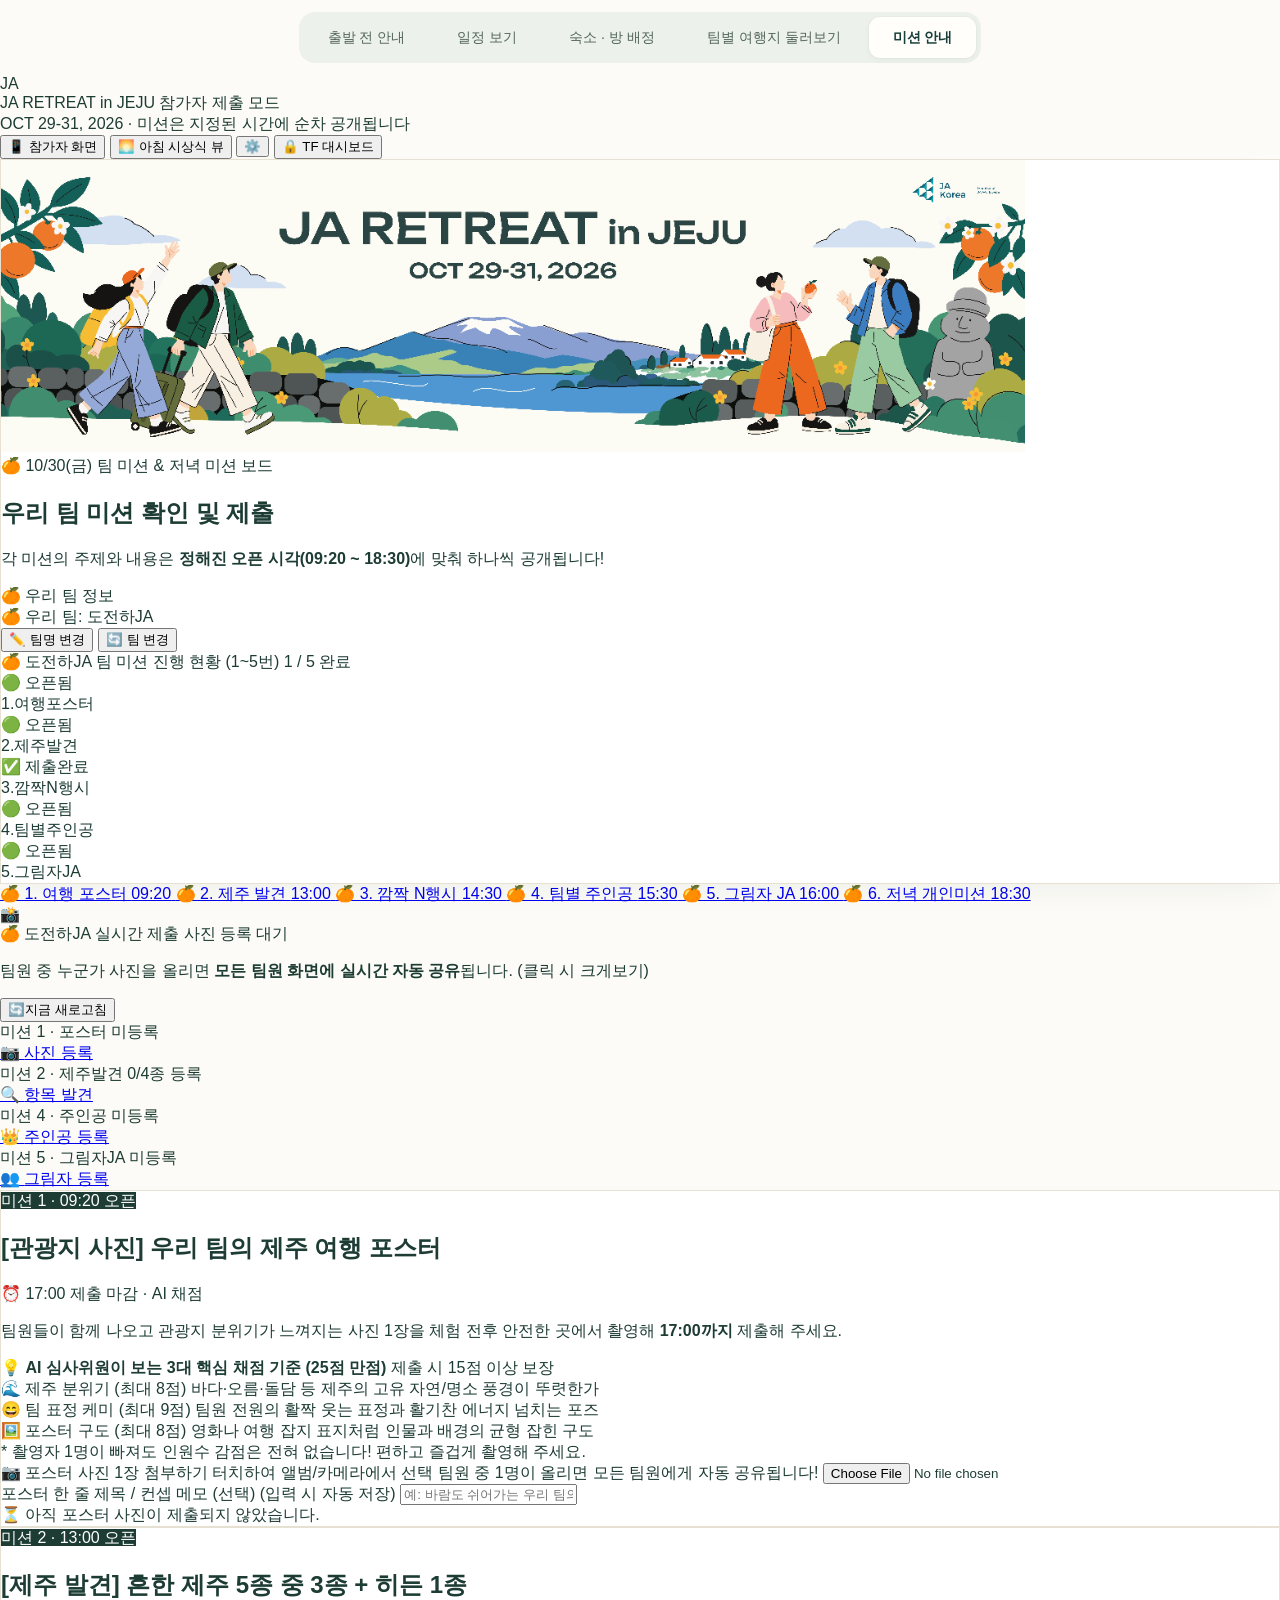
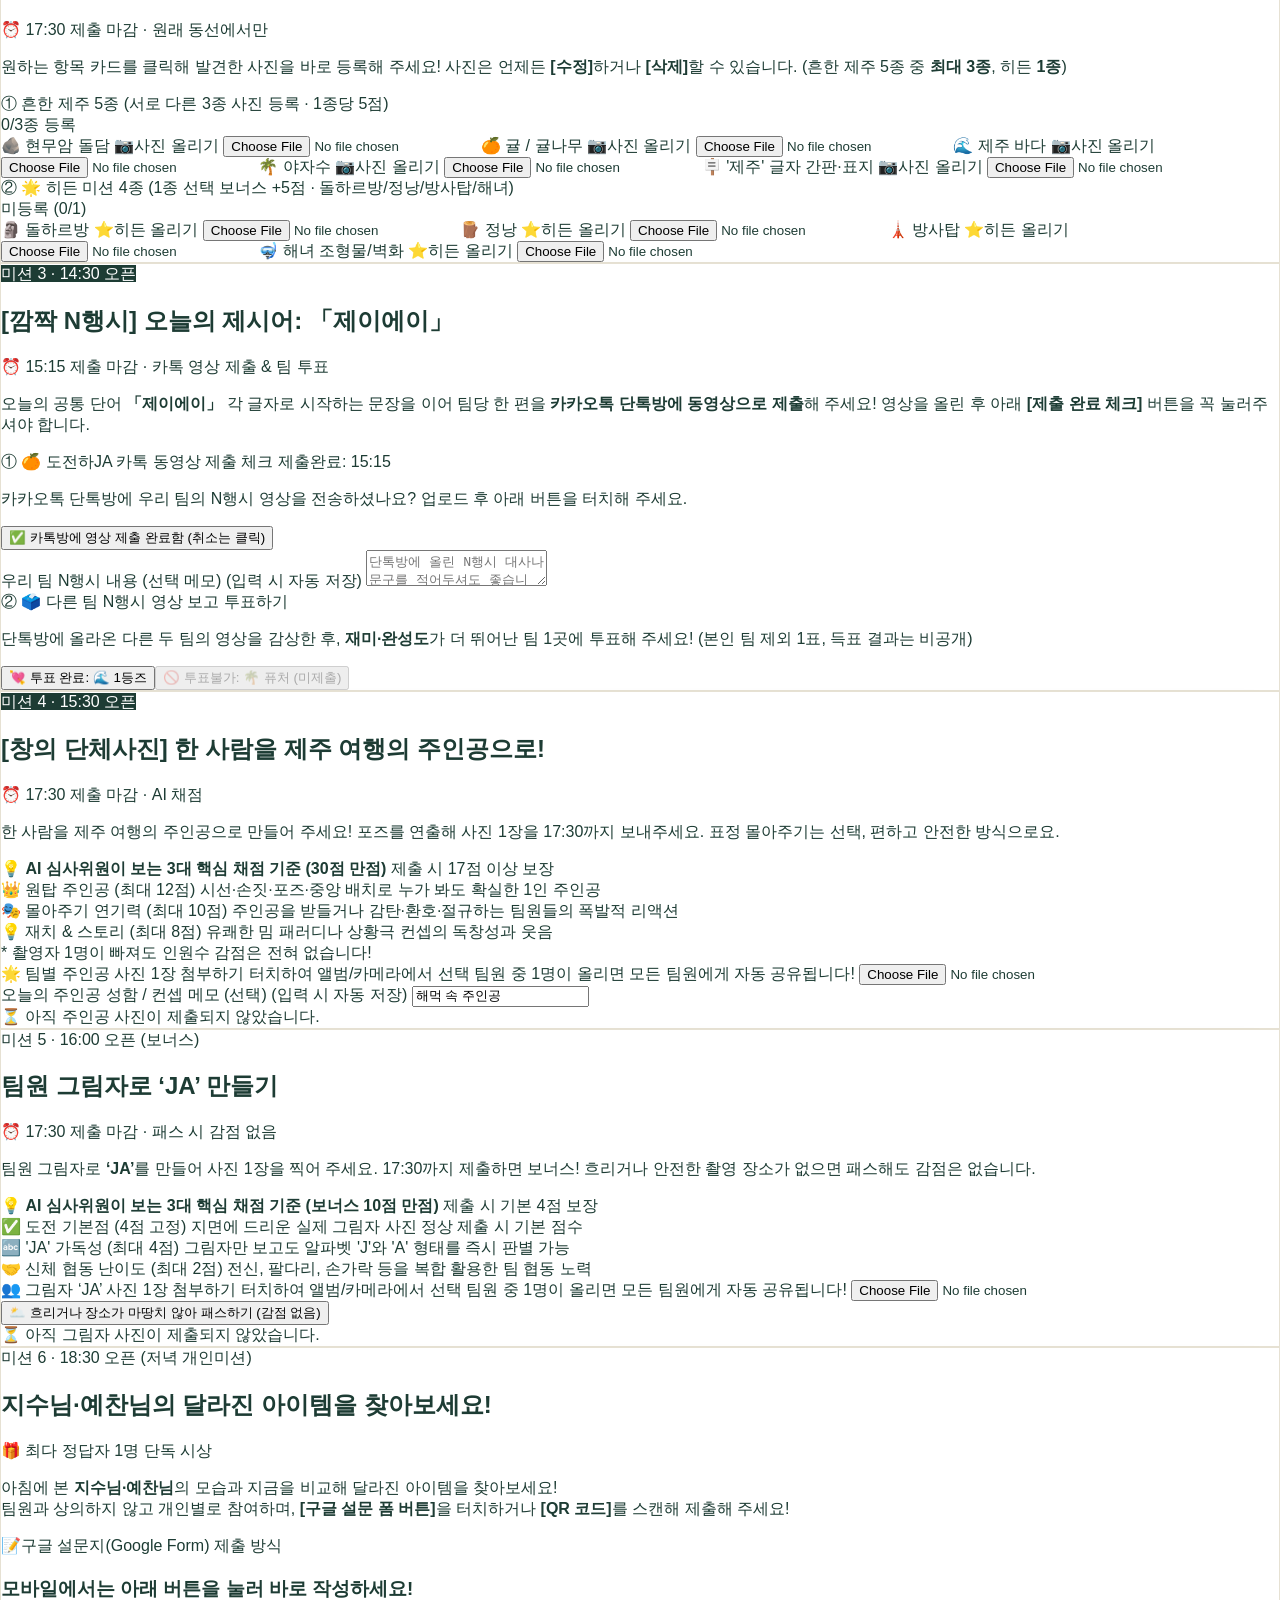
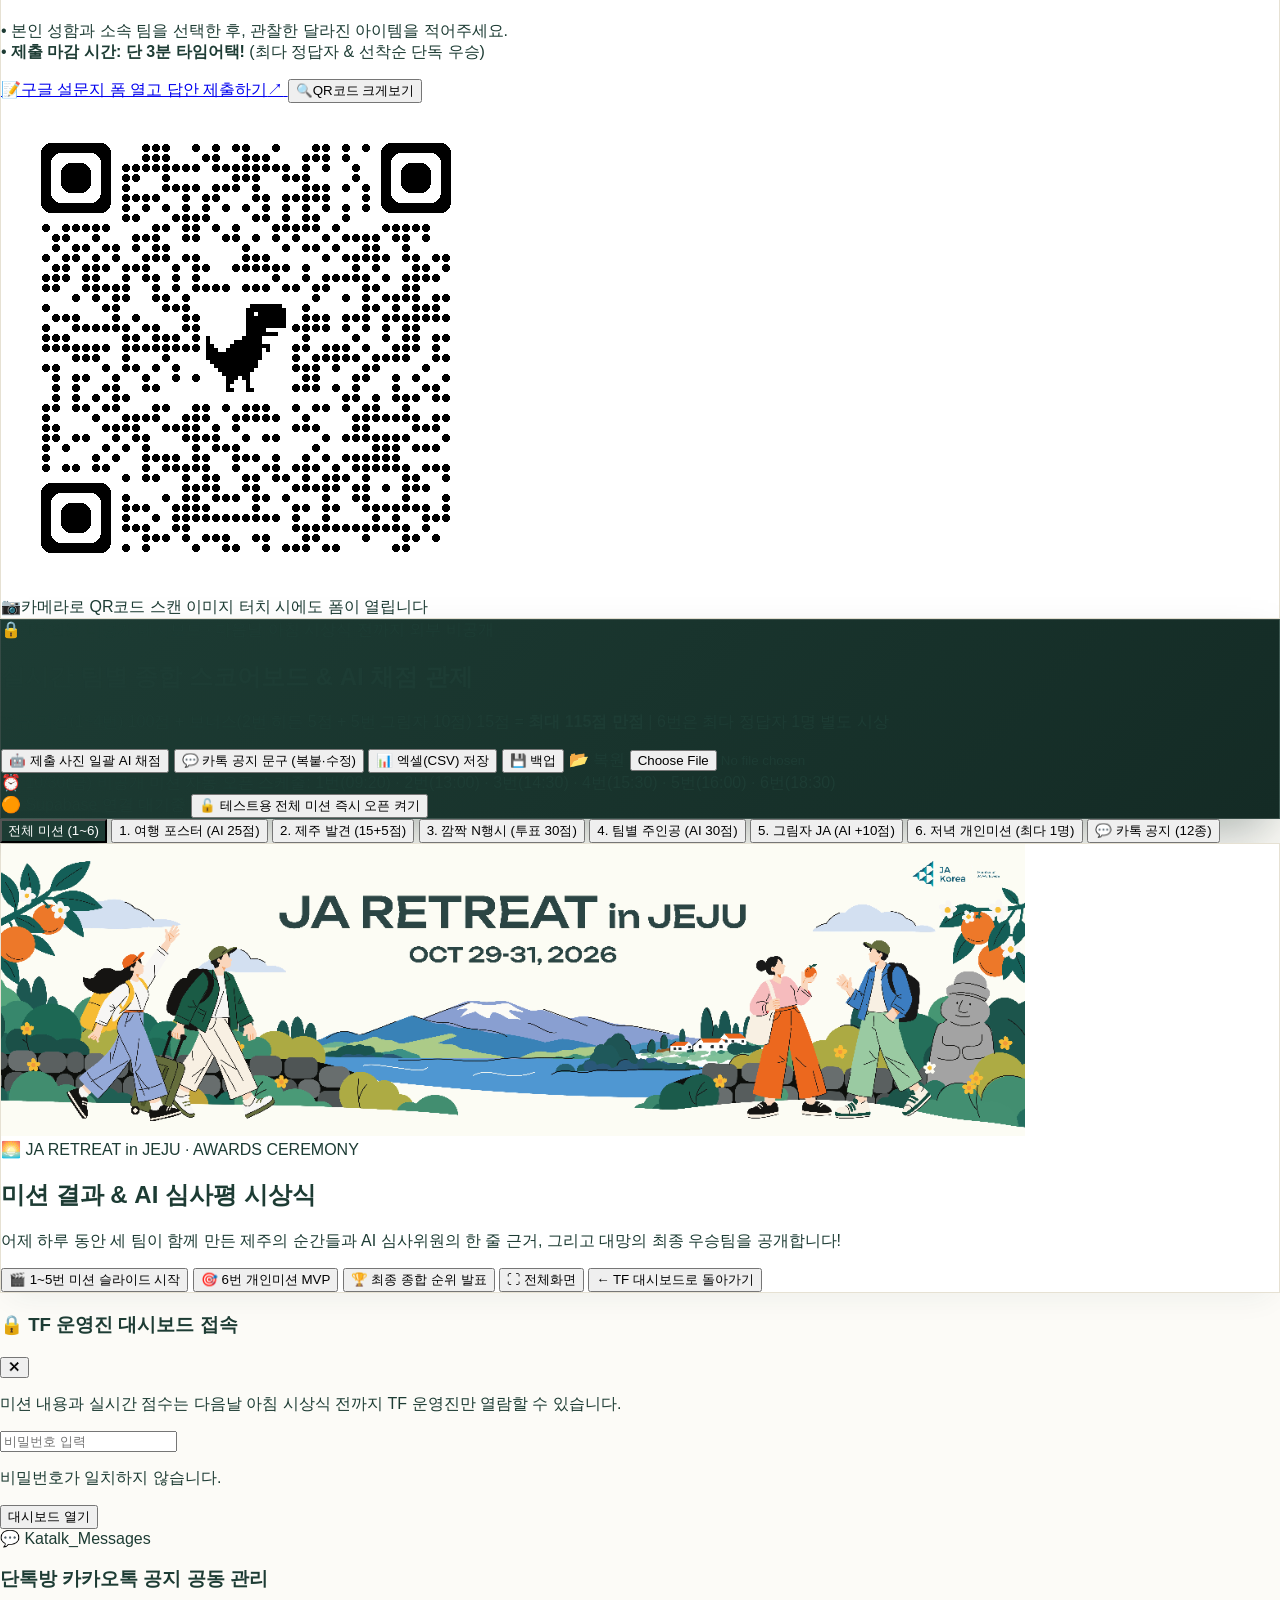
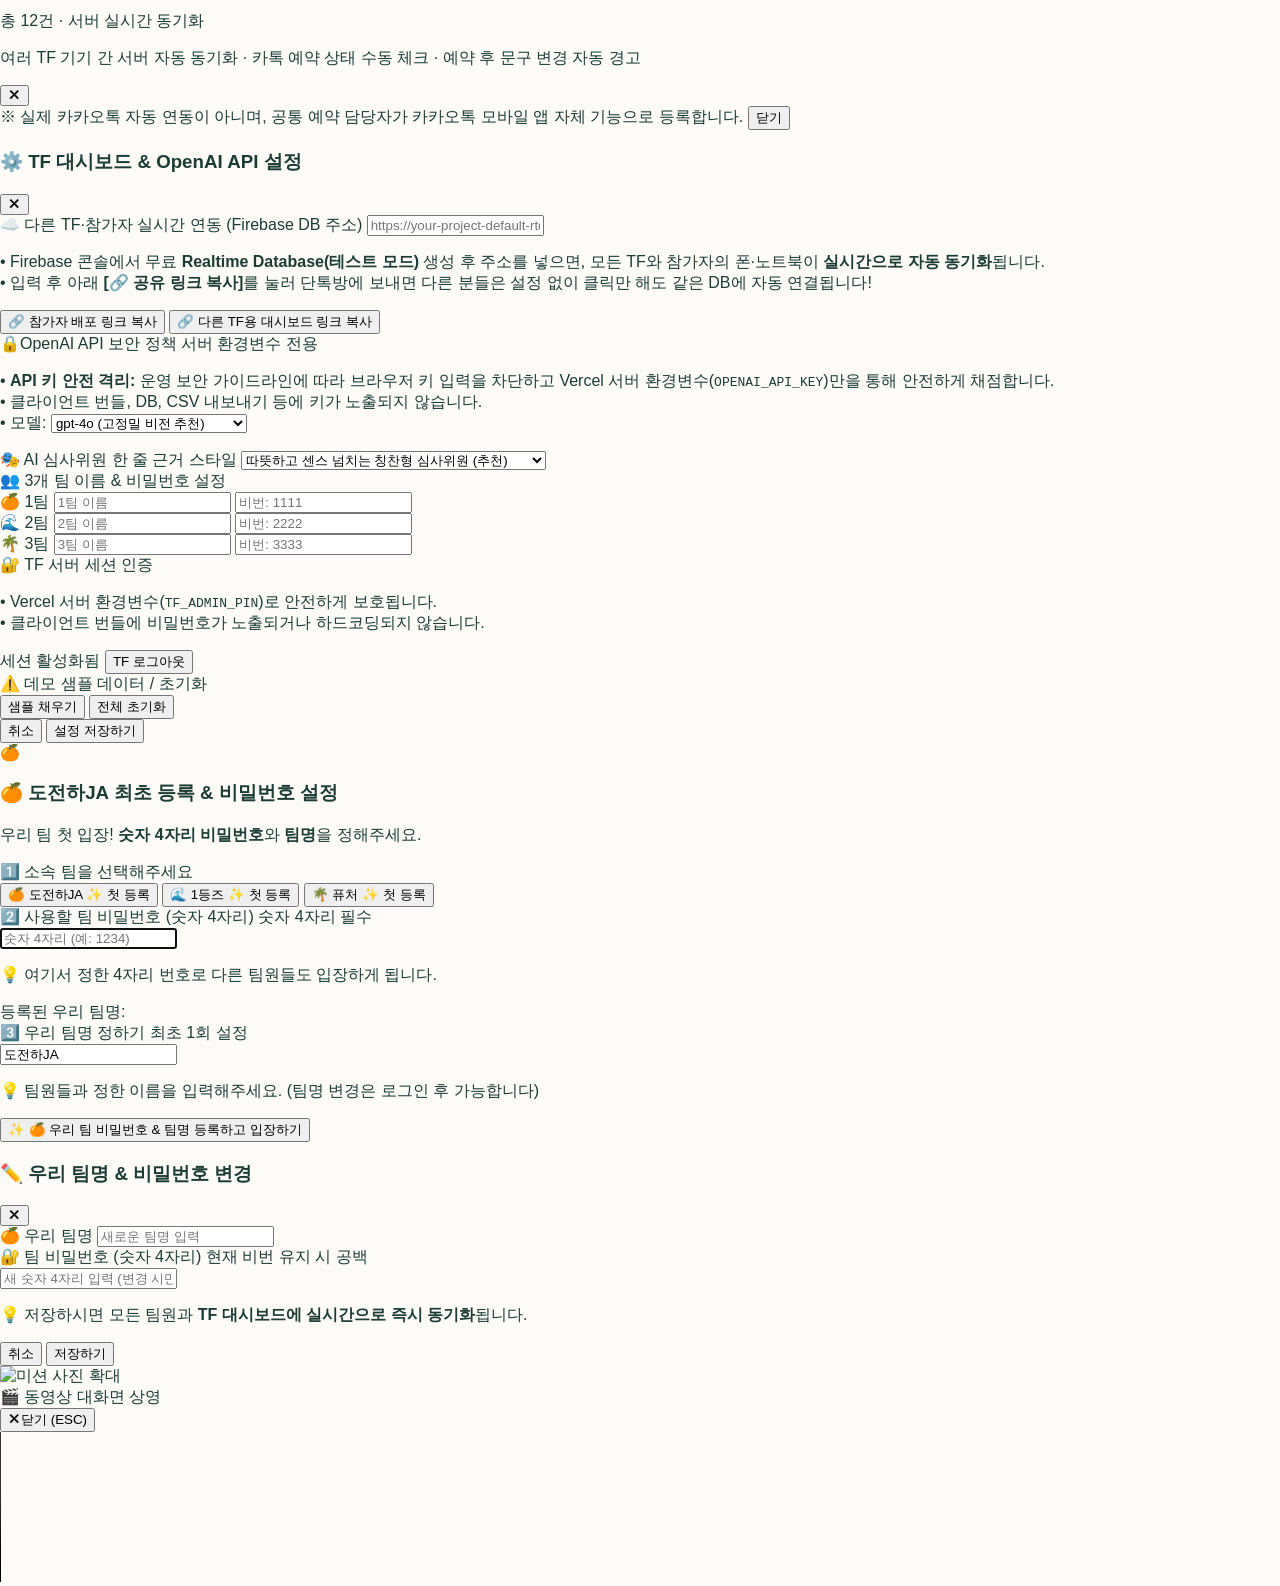
==== commit 0738639b: "Add static emergency backup and automated fallback to prevent empty state on Supabase 402 quota exce" ====
--- a/mission.html
+++ b/mission.html
@@ -676,6 +676,6 @@
   <!-- Toast Notification -->
   <div id="toast-container" class="fixed bottom-5 right-5 z-50 flex flex-col gap-2 pointer-events-none"></div>
 
-  <script src="js/mission.js?v=20261030_20"></script>
+  <script src="js/mission.js?v=20261031_01"></script>
 </body>
 </html>
